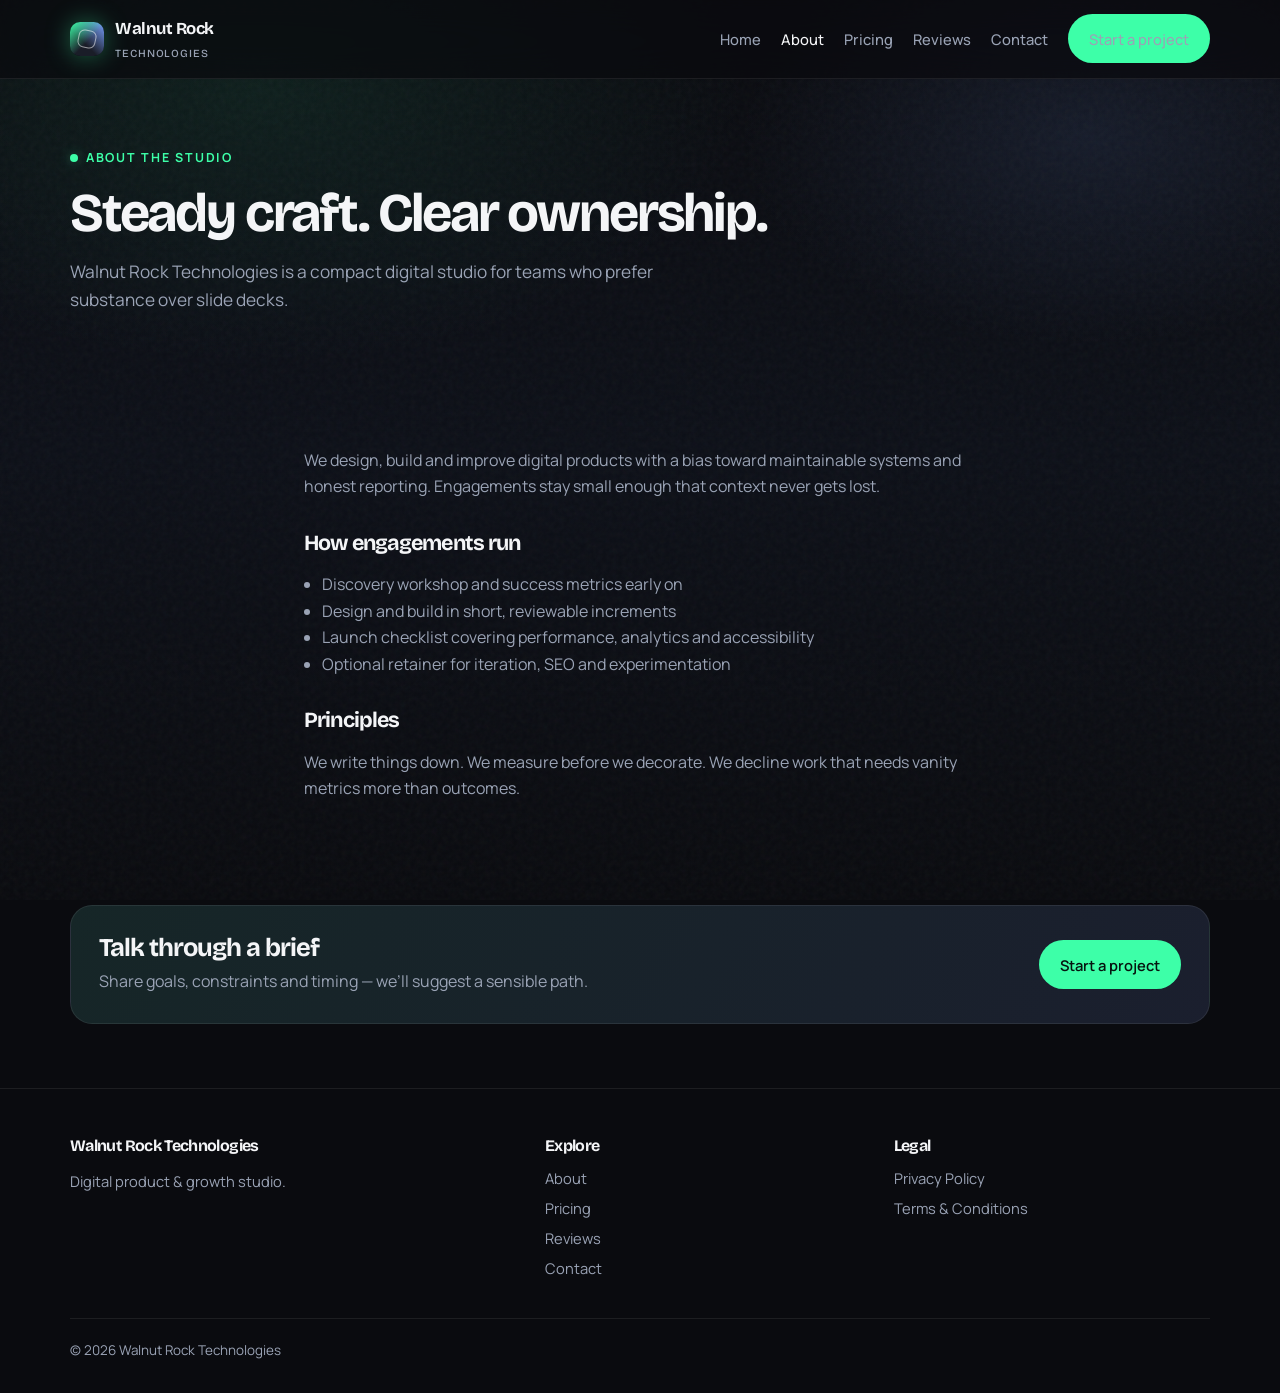
==== about.html @ b3d30205 "Force Pages rebuild with nojekyll" ====
<!DOCTYPE html>
<html lang="en-GB">
<head>
  <meta charset="utf-8" />
  <meta name="viewport" content="width=device-width, initial-scale=1" />
  <title>About | Walnut Rock Technologies</title>
  <meta name="description" content="About Walnut Rock Technologies — a digital product and growth studio." />
  <link rel="preconnect" href="https://fonts.googleapis.com" />
  <link rel="preconnect" href="https://fonts.gstatic.com" crossorigin />
  <link href="https://fonts.googleapis.com/css2?family=Bricolage+Grotesque:opsz,wght@12..96,500;12..96,700&family=Manrope:wght@400;500;600;700&display=swap" rel="stylesheet" />
  <link rel="stylesheet" href="css/styles.css" />
</head>
<body>
  <div class="progress" aria-hidden="true"></div>
  <div class="noise" aria-hidden="true"></div>

  <header class="site-header">
    <div class="wrap nav">
      <a class="brand" href="index.html">
        <span class="brand-mark" aria-hidden="true"></span>
        <span>Walnut Rock<small>Technologies</small></span>
      </a>
      <button class="menu-toggle" type="button" aria-expanded="false" aria-label="Menu">Menu</button>
      <nav class="nav-links" aria-label="Primary">
        <a href="index.html">Home</a>
        <a href="about.html" aria-current="page">About</a>
        <a href="pricing.html">Pricing</a>
        <a href="reviews.html">Reviews</a>
        <a href="contact.html">Contact</a>
        <a class="btn btn-primary" href="contact.html">Start a project</a>
      </nav>
    </div>
  </header>

  <main>
    <section class="page-hero">
      <div class="wrap">
        <p class="eyebrow">About the studio</p>
        <h1>Steady craft. Clear ownership.</h1>
        <p class="lead">Walnut Rock Technologies is a compact digital studio for teams who prefer substance over slide decks.</p>
      </div>
    </section>

    <section class="section">
      <div class="wrap prose reveal">
        <p>We design, build and improve digital products with a bias toward maintainable systems and honest reporting. Engagements stay small enough that context never gets lost.</p>
        <h2>How engagements run</h2>
        <ul>
          <li>Discovery workshop and success metrics early on</li>
          <li>Design and build in short, reviewable increments</li>
          <li>Launch checklist covering performance, analytics and accessibility</li>
          <li>Optional retainer for iteration, SEO and experimentation</li>
        </ul>
        <h2>Principles</h2>
        <p>We write things down. We measure before we decorate. We decline work that needs vanity metrics more than outcomes.</p>
      </div>
    </section>

    <div class="wrap cta-band reveal">
      <div>
        <h2>Talk through a brief</h2>
        <p>Share goals, constraints and timing — we’ll suggest a sensible path.</p>
      </div>
      <a class="btn btn-primary" href="contact.html">Start a project</a>
    </div>
  </main>

  <footer class="site-footer">
    <div class="wrap footer-grid">
      <div>
        <h3>Walnut Rock Technologies</h3>
        <p>Digital product &amp; growth studio.</p>
      </div>
      <div>
        <h3>Explore</h3>
        <ul>
          <li><a href="about.html">About</a></li>
          <li><a href="pricing.html">Pricing</a></li>
          <li><a href="reviews.html">Reviews</a></li>
          <li><a href="contact.html">Contact</a></li>
        </ul>
      </div>
      <div>
        <h3>Legal</h3>
        <ul>
          <li><a href="privacy.html">Privacy Policy</a></li>
          <li><a href="terms.html">Terms &amp; Conditions</a></li>
        </ul>
      </div>
    </div>
    <div class="wrap footer-bottom">
      <span>© <span data-year></span> Walnut Rock Technologies</span>
    </div>
  </footer>
  <script src="js/main.js"></script>
</body>
</html>
---- css/styles.css ----
:root {
  --bg: #0a0b0f;
  --bg-elev: #12141c;
  --bg-card: rgba(255, 255, 255, 0.03);
  --ink: #f4f5f7;
  --muted: #9aa3b5;
  --line: rgba(255, 255, 255, 0.08);
  --accent: #3dffa8;
  --accent-dim: rgba(61, 255, 168, 0.14);
  --accent-2: #7aa2ff;
  --glow: rgba(61, 255, 168, 0.35);
  --radius: 18px;
  --max: 1140px;
  --font: "Manrope", system-ui, sans-serif;
  --display: "Bricolage Grotesque", "Manrope", sans-serif;
  --ease: cubic-bezier(0.22, 1, 0.36, 1);
}

*,
*::before,
*::after {
  box-sizing: border-box;
}

html {
  scroll-behavior: smooth;
  background: var(--bg);
}

html.js .reveal {
  opacity: 0;
  transform: translateY(28px);
  transition: opacity 0.7s var(--ease), transform 0.7s var(--ease);
}

html.js .reveal.visible {
  opacity: 1;
  transform: none;
}

body {
  margin: 0;
  font-family: var(--font);
  color: var(--ink);
  background: var(--bg);
  line-height: 1.65;
  min-height: 100vh;
  overflow-x: hidden;
}

body::before {
  content: "";
  position: fixed;
  inset: 0;
  pointer-events: none;
  z-index: 0;
  background:
    radial-gradient(900px 500px at var(--mx, 20%) var(--my, 10%), rgba(61, 255, 168, 0.08), transparent 55%),
    radial-gradient(700px 420px at 85% 15%, rgba(122, 162, 255, 0.1), transparent 50%),
    linear-gradient(180deg, #0a0b0f 0%, #0d1018 50%, #0a0b0f 100%);
}

.noise {
  position: fixed;
  inset: 0;
  pointer-events: none;
  z-index: 1;
  opacity: 0.04;
  background-image: url("data:image/svg+xml,%3Csvg viewBox='0 0 200 200' xmlns='http://www.w3.org/2000/svg'%3E%3Cfilter id='n'%3E%3CfeTurbulence type='fractalNoise' baseFrequency='0.85' numOctaves='3' stitchTiles='stitch'/%3E%3C/filter%3E%3Crect width='100%25' height='100%25' filter='url(%23n)'/%3E%3C/svg%3E");
}

.progress {
  position: fixed;
  top: 0;
  left: 0;
  height: 2px;
  width: 0%;
  z-index: 100;
  background: linear-gradient(90deg, var(--accent), var(--accent-2));
  box-shadow: 0 0 12px var(--glow);
}

.wrap {
  width: min(var(--max), calc(100% - 2rem));
  margin-inline: auto;
  position: relative;
  z-index: 2;
}

a {
  color: var(--accent);
  text-decoration: none;
  transition: color 0.2s ease;
}

a:hover {
  color: #9affd0;
}

.site-header {
  position: sticky;
  top: 0;
  z-index: 50;
  backdrop-filter: blur(18px) saturate(1.2);
  background: rgba(10, 11, 15, 0.72);
  border-bottom: 1px solid var(--line);
}

.nav {
  display: flex;
  align-items: center;
  justify-content: space-between;
  gap: 1rem;
  padding: 0.9rem 0;
}

.brand {
  display: flex;
  align-items: center;
  gap: 0.7rem;
  color: var(--ink);
  font-family: var(--display);
  font-weight: 700;
  letter-spacing: -0.03em;
  font-size: 1.05rem;
}

.brand small {
  display: block;
  font-size: 0.68rem;
  font-weight: 500;
  color: var(--muted);
  letter-spacing: 0.08em;
  text-transform: uppercase;
  margin-top: 0.1rem;
}

.brand-mark {
  width: 34px;
  height: 34px;
  border-radius: 10px;
  background:
    linear-gradient(135deg, var(--accent) 0%, transparent 55%),
    linear-gradient(225deg, var(--accent-2) 0%, #1a1d28 60%);
  box-shadow: 0 0 24px var(--glow);
  position: relative;
  overflow: hidden;
}

.brand-mark::after {
  content: "";
  position: absolute;
  inset: 8px;
  border: 1.5px solid rgba(255, 255, 255, 0.55);
  border-radius: 6px;
  transform: rotate(12deg);
}

.nav-links {
  display: flex;
  align-items: center;
  gap: 1.25rem;
}

.nav-links a {
  color: var(--muted);
  font-size: 0.92rem;
  font-weight: 500;
}

.nav-links a:hover,
.nav-links a[aria-current="page"] {
  color: var(--ink);
}

.menu-toggle {
  display: none;
  background: transparent;
  border: 1px solid var(--line);
  color: var(--ink);
  border-radius: 999px;
  padding: 0.45rem 0.9rem;
  font: inherit;
  cursor: pointer;
}

.btn {
  display: inline-flex;
  align-items: center;
  justify-content: center;
  gap: 0.45rem;
  border-radius: 999px;
  padding: 0.72rem 1.25rem;
  font-weight: 600;
  font-size: 0.92rem;
  border: 1px solid transparent;
  cursor: pointer;
  transition: transform 0.25s var(--ease), box-shadow 0.25s var(--ease), background 0.25s ease, border-color 0.25s ease;
  will-change: transform;
}

.btn-primary {
  background: var(--accent);
  color: #06140f;
  box-shadow: 0 0 0 0 var(--glow);
}

.btn-primary:hover {
  color: #06140f;
  transform: translateY(-2px);
  box-shadow: 0 10px 30px var(--glow);
}

.btn-ghost {
  background: transparent;
  color: var(--ink);
  border-color: var(--line);
}

.btn-ghost:hover {
  color: var(--ink);
  border-color: rgba(61, 255, 168, 0.4);
  background: var(--accent-dim);
}

.hero {
  position: relative;
  padding: clamp(4rem, 12vh, 7rem) 0 4rem;
  min-height: min(88vh, 820px);
  display: flex;
  align-items: center;
}

.hero-grid {
  display: grid;
  grid-template-columns: 1.15fr 0.85fr;
  gap: 3rem;
  align-items: center;
}

.eyebrow {
  display: inline-flex;
  align-items: center;
  gap: 0.5rem;
  color: var(--accent);
  font-size: 0.78rem;
  font-weight: 700;
  letter-spacing: 0.14em;
  text-transform: uppercase;
  margin: 0 0 1rem;
}

.eyebrow::before {
  content: "";
  width: 8px;
  height: 8px;
  border-radius: 50%;
  background: var(--accent);
  box-shadow: 0 0 12px var(--glow);
  animation: pulse 2s ease infinite;
}

@keyframes pulse {
  0%, 100% { transform: scale(1); opacity: 1; }
  50% { transform: scale(1.35); opacity: 0.55; }
}

h1, h2, h3 {
  font-family: var(--display);
  letter-spacing: -0.04em;
  line-height: 1.1;
  margin: 0 0 0.85rem;
}

.hero h1 {
  font-size: clamp(2.6rem, 7vw, 4.6rem);
  font-weight: 700;
  max-width: 12ch;
}

.hero h1 .line {
  display: block;
  overflow: hidden;
}

.hero h1 .line span {
  display: inline-block;
  animation: rise 0.9s var(--ease) both;
}

.hero h1 .line:nth-child(2) span { animation-delay: 0.12s; }
.hero h1 .line:nth-child(3) span { animation-delay: 0.22s; }

@keyframes rise {
  from { transform: translateY(110%); opacity: 0; }
  to { transform: translateY(0); opacity: 1; }
}

.lead {
  color: var(--muted);
  font-size: 1.08rem;
  max-width: 38rem;
  margin: 0 0 1.75rem;
}

.hero-actions {
  display: flex;
  flex-wrap: wrap;
  gap: 0.75rem;
}

.hero-stage {
  position: relative;
  aspect-ratio: 1;
  border-radius: 28px;
  background: var(--bg-elev);
  border: 1px solid var(--line);
  overflow: hidden;
  isolation: isolate;
}

.hero-canvas {
  position: absolute;
  inset: 0;
  width: 100%;
  height: 100%;
  display: block;
}

.stage-stack {
  position: absolute;
  inset: 12%;
  perspective: 900px;
}

.stage-card {
  position: absolute;
  inset: 0;
  border-radius: 18px;
  border: 1px solid rgba(255, 255, 255, 0.14);
  background: rgba(12, 14, 20, 0.72);
  backdrop-filter: blur(12px);
  padding: 1.35rem 1.4rem;
  display: flex;
  flex-direction: column;
  justify-content: flex-end;
  opacity: 0;
  transform: translateY(28px) scale(0.94) rotateX(8deg);
  transition: opacity 0.7s var(--ease), transform 0.7s var(--ease), border-color 0.4s ease;
  pointer-events: none;
}

.stage-card.active {
  opacity: 1;
  transform: translateY(0) scale(1) rotateX(0deg);
  border-color: rgba(61, 255, 168, 0.35);
  box-shadow: 0 20px 50px rgba(0, 0, 0, 0.35), 0 0 40px rgba(61, 255, 168, 0.08);
}

.stage-card .stage-index {
  position: absolute;
  top: 1.2rem;
  right: 1.3rem;
  font-family: var(--display);
  font-size: 2.4rem;
  font-weight: 700;
  color: rgba(255, 255, 255, 0.08);
  letter-spacing: -0.06em;
}

.stage-card .tag { margin-bottom: 0.5rem; }

.stage-card h3 {
  margin: 0 0 0.35rem;
  font-size: 1.35rem;
}

.stage-card p {
  margin: 0;
  color: var(--muted);
  font-size: 0.92rem;
  max-width: 22ch;
}

.stage-dots {
  position: absolute;
  left: 50%;
  bottom: 1rem;
  transform: translateX(-50%);
  display: flex;
  gap: 0.4rem;
  z-index: 2;
}

.stage-dots button {
  width: 8px;
  height: 8px;
  border-radius: 999px;
  border: 0;
  padding: 0;
  background: rgba(255, 255, 255, 0.25);
  cursor: pointer;
  transition: width 0.35s var(--ease), background 0.35s ease;
}

.stage-dots button[aria-current="true"] {
  width: 22px;
  background: var(--accent);
}

.section {
  padding: 4.5rem 0;
  position: relative;
  z-index: 2;
}

.section-head {
  margin-bottom: 2rem;
  max-width: 36rem;
}

.section-head h2 {
  font-size: clamp(1.8rem, 3.5vw, 2.5rem);
}

.section-head p {
  color: var(--muted);
  margin: 0;
}

.cards {
  display: grid;
  gap: 1rem;
}

.cards.three { grid-template-columns: repeat(3, 1fr); }
.cards.two { grid-template-columns: repeat(2, 1fr); }

.card {
  background: var(--bg-card);
  border: 1px solid var(--line);
  border-radius: var(--radius);
  padding: 1.5rem;
  transition: transform 0.35s var(--ease), border-color 0.35s ease, background 0.35s ease;
  position: relative;
  overflow: hidden;
}

.card::before {
  content: "";
  position: absolute;
  inset: 0;
  background: radial-gradient(500px 180px at var(--cx, 50%) var(--cy, 0%), rgba(61, 255, 168, 0.12), transparent 55%);
  opacity: 0;
  transition: opacity 0.35s ease;
  pointer-events: none;
}

.card:hover {
  transform: translateY(-6px);
  border-color: rgba(61, 255, 168, 0.28);
  background: rgba(255, 255, 255, 0.045);
}

.card:hover::before { opacity: 1; }

.tag {
  display: inline-block;
  font-size: 0.72rem;
  font-weight: 700;
  letter-spacing: 0.1em;
  text-transform: uppercase;
  color: var(--accent);
  margin-bottom: 0.75rem;
}

.card h3 {
  font-size: 1.25rem;
}

.card p {
  color: var(--muted);
  margin: 0;
  font-size: 0.96rem;
}

.quote {
  margin: 0;
  padding: 1.5rem;
  border-radius: var(--radius);
  border: 1px solid var(--line);
  background: var(--bg-card);
}

.stars {
  color: var(--accent);
  letter-spacing: 0.15em;
  margin-bottom: 0.75rem;
  font-size: 0.85rem;
}

.quote p {
  margin: 0 0 1rem;
  font-size: 1.02rem;
}

.quote cite {
  color: var(--muted);
  font-style: normal;
  font-size: 0.88rem;
}

.page-hero {
  padding: 4rem 0 1rem;
  position: relative;
  z-index: 2;
}

.page-hero h1 {
  font-size: clamp(2.2rem, 5vw, 3.4rem);
}

.pricing-card ul {
  list-style: none;
  padding: 0;
  margin: 1.25rem 0 1.5rem;
}

.pricing-card li {
  padding: 0.45rem 0;
  border-bottom: 1px solid var(--line);
  color: var(--muted);
  font-size: 0.94rem;
}

.pricing-card li::before {
  content: "✓ ";
  color: var(--accent);
  font-weight: 700;
}

.price {
  font-family: var(--display);
  font-size: 2.2rem;
  font-weight: 700;
  letter-spacing: -0.04em;
  margin: 0.4rem 0 0.8rem;
}

.price span {
  font-size: 0.95rem;
  color: var(--muted);
  font-weight: 500;
  letter-spacing: 0;
}

.pricing-card.featured {
  border-color: rgba(61, 255, 168, 0.35);
  box-shadow: 0 0 40px rgba(61, 255, 168, 0.08);
}

.prose {
  max-width: 42rem;
  color: var(--muted);
}

.prose h2 {
  color: var(--ink);
  margin-top: 2rem;
  font-size: 1.35rem;
}

.prose ul {
  padding-left: 1.1rem;
}

.cta-band {
  display: flex;
  align-items: center;
  justify-content: space-between;
  gap: 1.5rem;
  padding: 1.75rem;
  margin: 1rem auto 4rem;
  border-radius: 22px;
  border: 1px solid var(--line);
  background:
    linear-gradient(120deg, rgba(61, 255, 168, 0.08), rgba(122, 162, 255, 0.08)),
    var(--bg-elev);
  position: relative;
  z-index: 2;
}

.cta-band h2 {
  margin-bottom: 0.35rem;
  font-size: 1.6rem;
}

.cta-band p {
  margin: 0;
  color: var(--muted);
}

.contact-box {
  display: grid;
  gap: 0.85rem;
}

.contact-box input,
.contact-box textarea {
  width: 100%;
  border-radius: 12px;
  border: 1px solid var(--line);
  background: rgba(255, 255, 255, 0.03);
  color: var(--ink);
  padding: 0.85rem 1rem;
  font: inherit;
  outline: none;
  transition: border-color 0.2s ease, box-shadow 0.2s ease;
}

.contact-box input:focus,
.contact-box textarea:focus {
  border-color: rgba(61, 255, 168, 0.45);
  box-shadow: 0 0 0 3px var(--accent-dim);
}

.contact-box textarea {
  min-height: 120px;
  resize: vertical;
}

.form-note {
  color: var(--muted);
  font-size: 0.88rem;
  margin: 0.5rem 0 0;
}

.site-footer {
  border-top: 1px solid var(--line);
  padding: 3rem 0 2rem;
  position: relative;
  z-index: 2;
  color: var(--muted);
  font-size: 0.92rem;
}

.footer-grid {
  display: grid;
  grid-template-columns: 1.4fr 1fr 1fr;
  gap: 2rem;
  margin-bottom: 2rem;
}

.site-footer h3 {
  color: var(--ink);
  font-size: 1rem;
  margin-bottom: 0.75rem;
}

.site-footer ul {
  list-style: none;
  padding: 0;
  margin: 0;
}

.site-footer li {
  margin: 0.35rem 0;
}

.site-footer a {
  color: var(--muted);
}

.site-footer a:hover {
  color: var(--accent);
}

.footer-bottom {
  display: flex;
  flex-wrap: wrap;
  gap: 0.75rem 1.5rem;
  justify-content: space-between;
  padding-top: 1.25rem;
  border-top: 1px solid var(--line);
  font-size: 0.84rem;
}

@media (max-width: 900px) {
  .hero-grid,
  .cards.three,
  .cards.two,
  .footer-grid {
    grid-template-columns: 1fr;
  }

  .menu-toggle { display: inline-flex; }

  .nav-links {
    display: none;
    position: absolute;
    top: 100%;
    left: 0;
    right: 0;
    flex-direction: column;
    align-items: stretch;
    padding: 1rem;
    background: rgba(10, 11, 15, 0.96);
    border-bottom: 1px solid var(--line);
  }

  .nav-links.open { display: flex; }

  .cta-band {
    flex-direction: column;
    align-items: flex-start;
  }
}

@media (prefers-reduced-motion: reduce) {
  html { scroll-behavior: auto; }
  html.js .reveal,
  .hero h1 .line span,
  .eyebrow::before {
    animation: none !important;
    transition: none !important;
    opacity: 1 !important;
    transform: none !important;
  }
  .stage-card { opacity: 1; transform: none; }
}
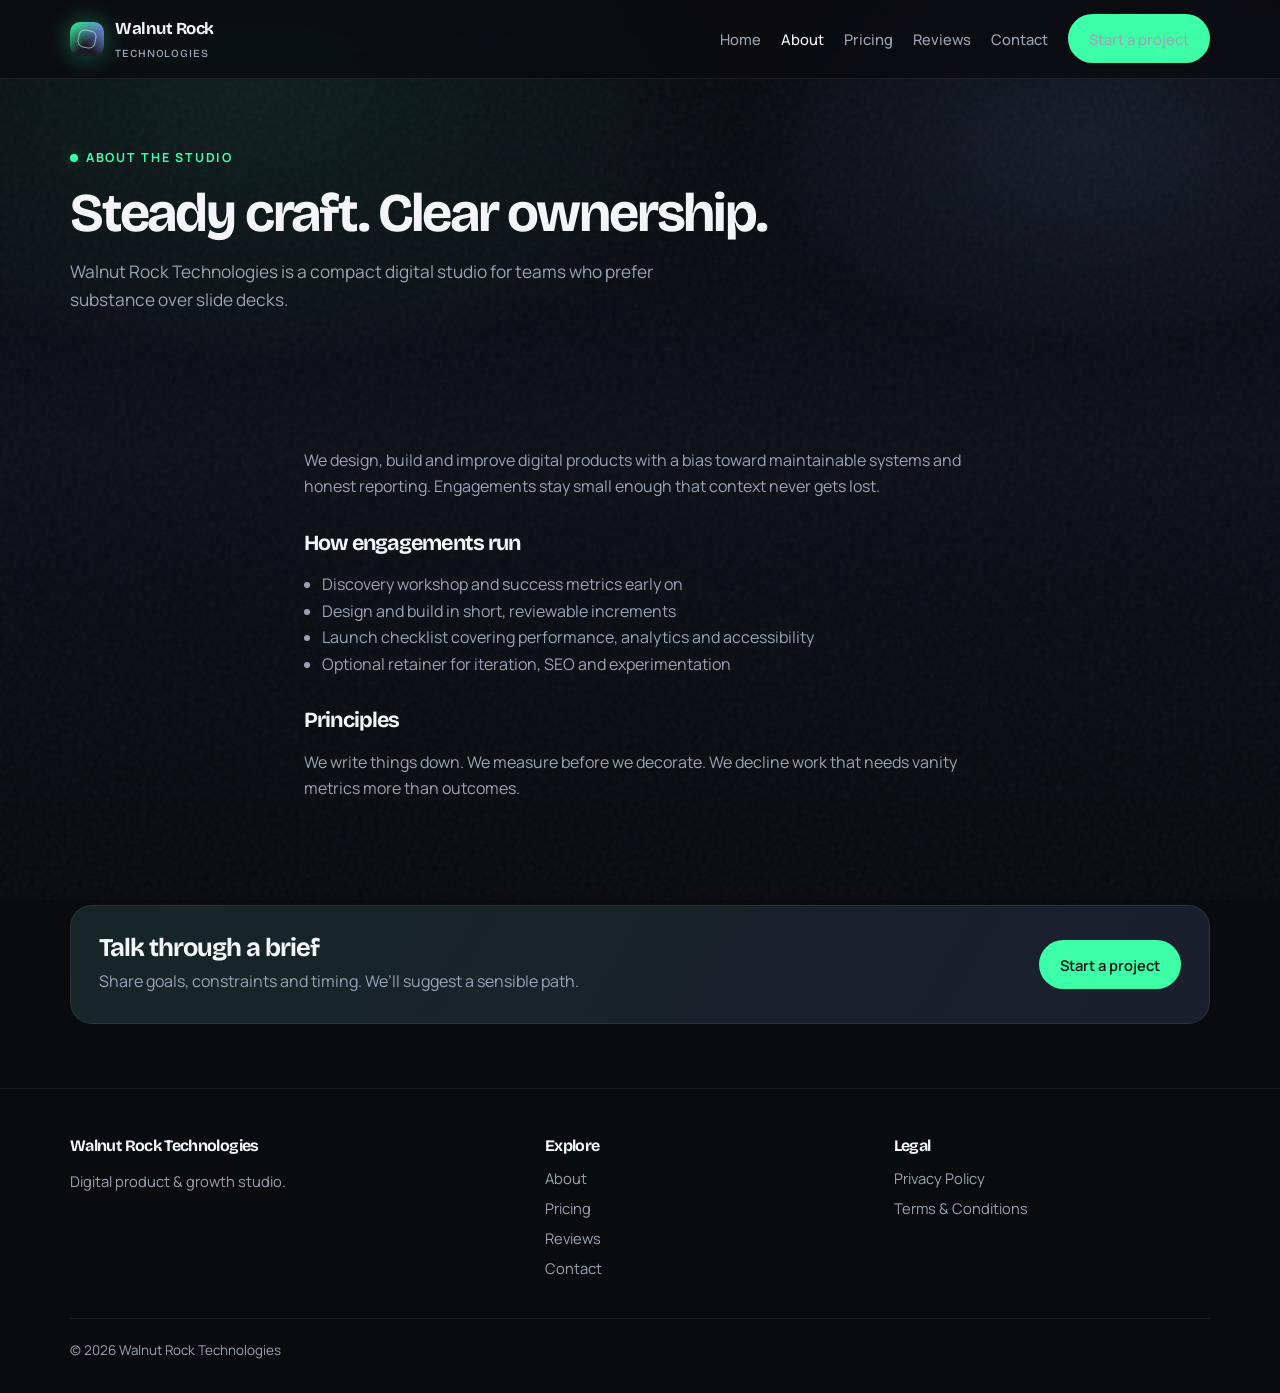
==== commit f55a1cb1: "Drop em dashes and anonymous-feedback wording" ====
--- a/about.html
+++ b/about.html
@@ -4,11 +4,11 @@
   <meta charset="utf-8" />
   <meta name="viewport" content="width=device-width, initial-scale=1" />
   <title>About | Walnut Rock Technologies</title>
-  <meta name="description" content="About Walnut Rock Technologies — a digital product and growth studio." />
+  <meta name="description" content="About Walnut Rock Technologies, a digital product and growth studio." />
   <link rel="preconnect" href="https://fonts.googleapis.com" />
   <link rel="preconnect" href="https://fonts.gstatic.com" crossorigin />
   <link href="https://fonts.googleapis.com/css2?family=Bricolage+Grotesque:opsz,wght@12..96,500;12..96,700&family=Manrope:wght@400;500;600;700&display=swap" rel="stylesheet" />
-  <link rel="stylesheet" href="css/styles.css" />
+  <link rel="stylesheet" href="css/styles.css?v=4" />
 </head>
 <body>
   <div class="progress" aria-hidden="true"></div>
@@ -59,7 +59,7 @@
     <div class="wrap cta-band reveal">
       <div>
         <h2>Talk through a brief</h2>
-        <p>Share goals, constraints and timing — we’ll suggest a sensible path.</p>
+        <p>Share goals, constraints and timing. We’ll suggest a sensible path.</p>
       </div>
       <a class="btn btn-primary" href="contact.html">Start a project</a>
     </div>
@@ -92,6 +92,6 @@
       <span>© <span data-year></span> Walnut Rock Technologies</span>
     </div>
   </footer>
-  <script src="js/main.js"></script>
+  <script src="js/main.js?v=4"></script>
 </body>
 </html>
--- a/css/styles.css
+++ b/css/styles.css
@@ -325,12 +325,87 @@
   width: 100%;
   height: 100%;
   display: block;
+  z-index: 0;
+}
+
+.stage-rail {
+  position: absolute;
+  top: 1rem;
+  left: 1rem;
+  right: 1rem;
+  z-index: 3;
+  display: grid;
+  grid-template-columns: repeat(3, 1fr);
+  gap: 0.45rem;
+}
+
+.stage-rail-btn {
+  appearance: none;
+  border: 1px solid rgba(255, 255, 255, 0.1);
+  background: rgba(10, 11, 15, 0.55);
+  backdrop-filter: blur(10px);
+  color: var(--muted);
+  border-radius: 16px;
+  padding: 0.7rem 0.4rem 0.55rem;
+  cursor: pointer;
+  display: flex;
+  flex-direction: column;
+  align-items: center;
+  gap: 0.35rem;
+  font: inherit;
+  font-size: 0.72rem;
+  font-weight: 600;
+  letter-spacing: 0.04em;
+  text-transform: uppercase;
+  transition: border-color 0.35s ease, color 0.35s ease, background 0.35s ease, transform 0.35s var(--ease), box-shadow 0.35s ease;
+}
+
+.stage-rail-btn .stage-icon {
+  width: 2.6rem;
+  height: 2.6rem;
+  color: inherit;
+  display: grid;
+  place-items: center;
+  border-radius: 12px;
+  background: rgba(255, 255, 255, 0.04);
+  border: 1px solid rgba(255, 255, 255, 0.08);
+  transition: transform 0.45s var(--ease), color 0.35s ease, background 0.35s ease, box-shadow 0.45s ease, border-color 0.35s ease;
+}
+
+.stage-rail-btn .stage-icon svg {
+  width: 1.45rem;
+  height: 1.45rem;
+}
+
+.stage-rail-btn.is-active {
+  color: var(--ink);
+  border-color: rgba(61, 255, 168, 0.45);
+  background: rgba(61, 255, 168, 0.1);
+  box-shadow: 0 10px 28px rgba(0, 0, 0, 0.25), 0 0 24px rgba(61, 255, 168, 0.18);
+  transform: translateY(-2px);
+}
+
+.stage-rail-btn.is-active .stage-icon {
+  color: var(--accent);
+  background: var(--accent-dim);
+  border-color: rgba(61, 255, 168, 0.35);
+  box-shadow: 0 0 22px rgba(61, 255, 168, 0.35);
+  animation: icon-pop 0.55s var(--ease);
+}
+
+.stage-rail-btn:hover {
+  color: var(--ink);
+  border-color: rgba(255, 255, 255, 0.22);
 }
 
 .stage-stack {
   position: absolute;
-  inset: 12%;
+  left: 1rem;
+  right: 1rem;
+  bottom: 1rem;
+  top: 38%;
   perspective: 900px;
+  z-index: 2;
 }
 
 .stage-card {
@@ -338,7 +413,7 @@
   inset: 0;
   border-radius: 18px;
   border: 1px solid rgba(255, 255, 255, 0.14);
-  background: rgba(12, 14, 20, 0.72);
+  background: rgba(12, 14, 20, 0.78);
   backdrop-filter: blur(12px);
   padding: 1.35rem 1.4rem;
   display: flex;
@@ -359,8 +434,8 @@
 
 .stage-card .stage-index {
   position: absolute;
-  top: 1.2rem;
-  right: 1.3rem;
+  top: 1rem;
+  right: 1.15rem;
   font-family: var(--display);
   font-size: 2.4rem;
   font-weight: 700;
@@ -368,8 +443,6 @@
   letter-spacing: -0.06em;
 }
 
-.stage-card .tag { margin-bottom: 0.5rem; }
-
 .stage-card h3 {
   margin: 0 0 0.35rem;
   font-size: 1.35rem;
@@ -379,33 +452,13 @@
   margin: 0;
   color: var(--muted);
   font-size: 0.92rem;
-  max-width: 22ch;
-}
-
-.stage-dots {
-  position: absolute;
-  left: 50%;
-  bottom: 1rem;
-  transform: translateX(-50%);
-  display: flex;
-  gap: 0.4rem;
-  z-index: 2;
-}
-
-.stage-dots button {
-  width: 8px;
-  height: 8px;
-  border-radius: 999px;
-  border: 0;
-  padding: 0;
-  background: rgba(255, 255, 255, 0.25);
-  cursor: pointer;
-  transition: width 0.35s var(--ease), background 0.35s ease;
-}
-
-.stage-dots button[aria-current="true"] {
-  width: 22px;
-  background: var(--accent);
+  max-width: 28ch;
+}
+
+@keyframes icon-pop {
+  0% { transform: scale(0.72); }
+  60% { transform: scale(1.12); }
+  100% { transform: scale(1); }
 }
 
 .section {
@@ -727,4 +780,8 @@
     transform: none !important;
   }
   .stage-card { opacity: 1; transform: none; }
-}
+  .stage-rail-btn.is-active .stage-icon {
+    animation: none !important;
+    transform: none !important;
+  }
+}
